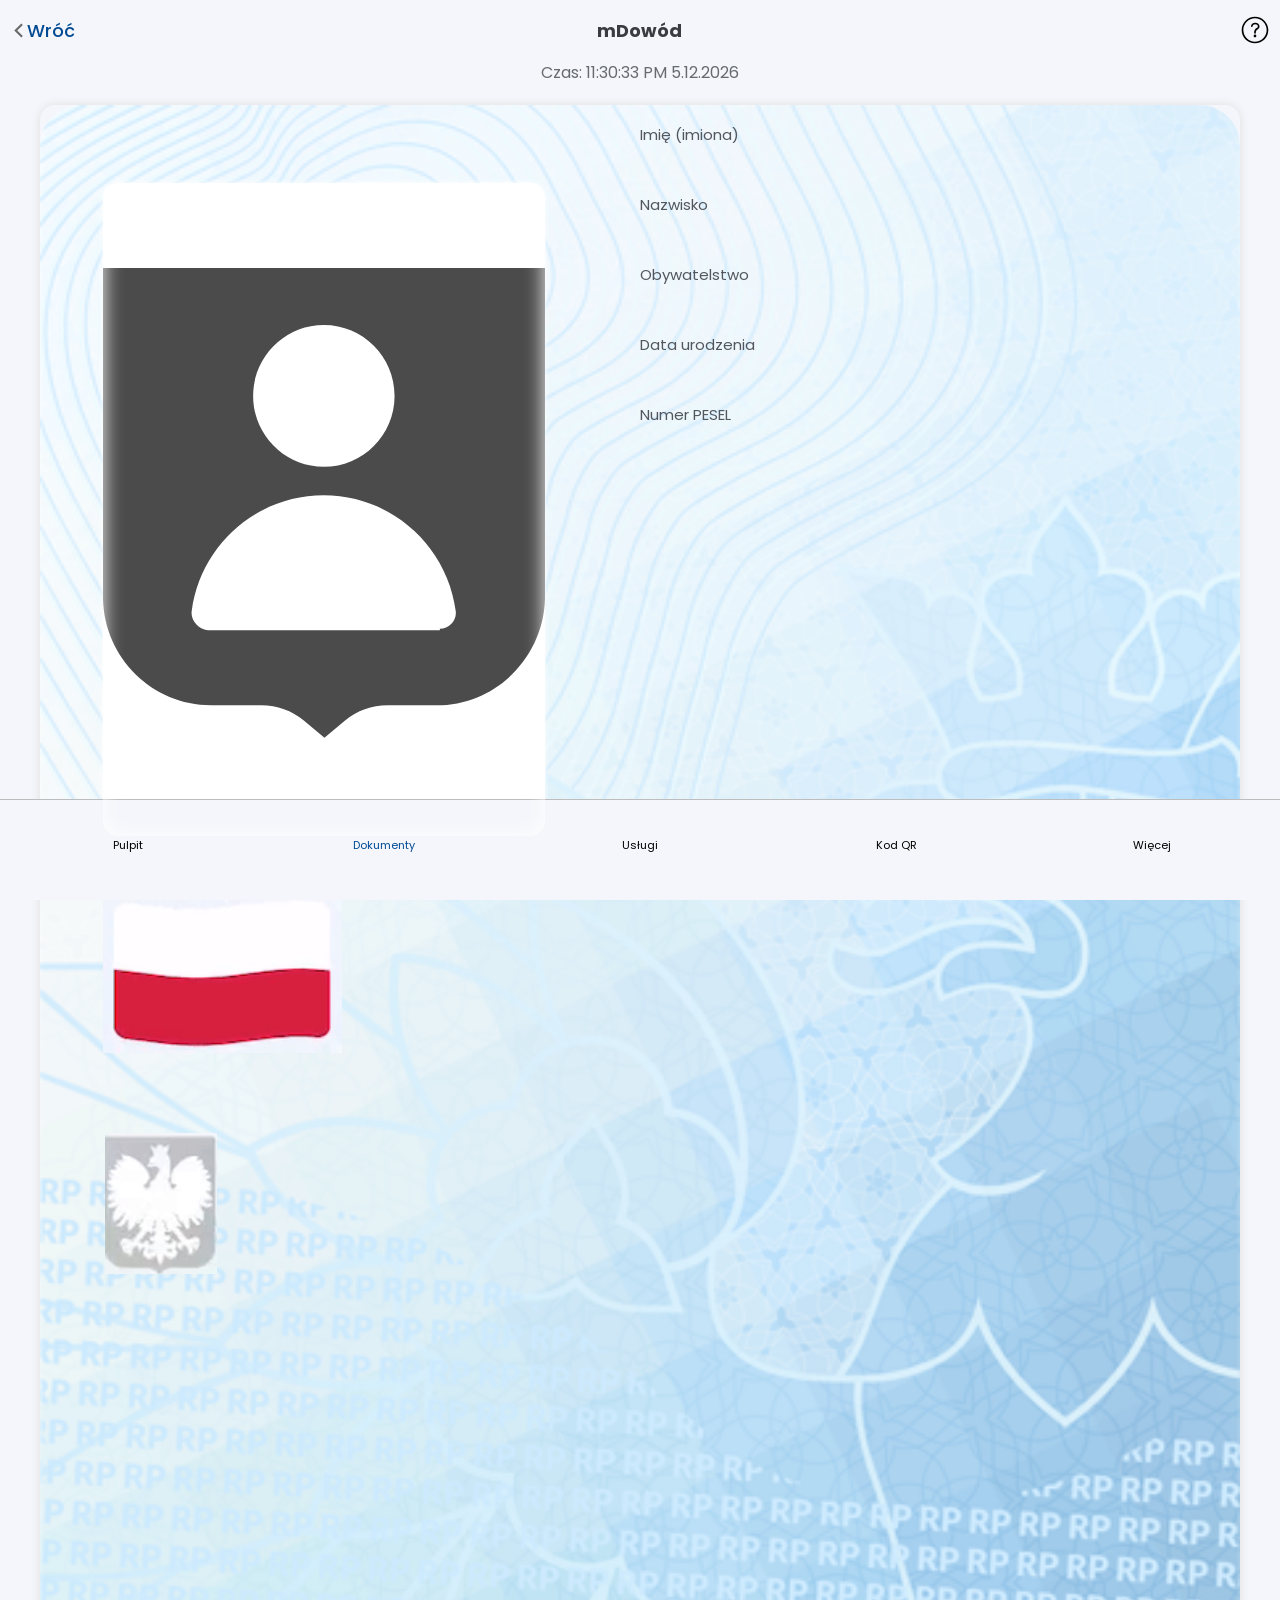
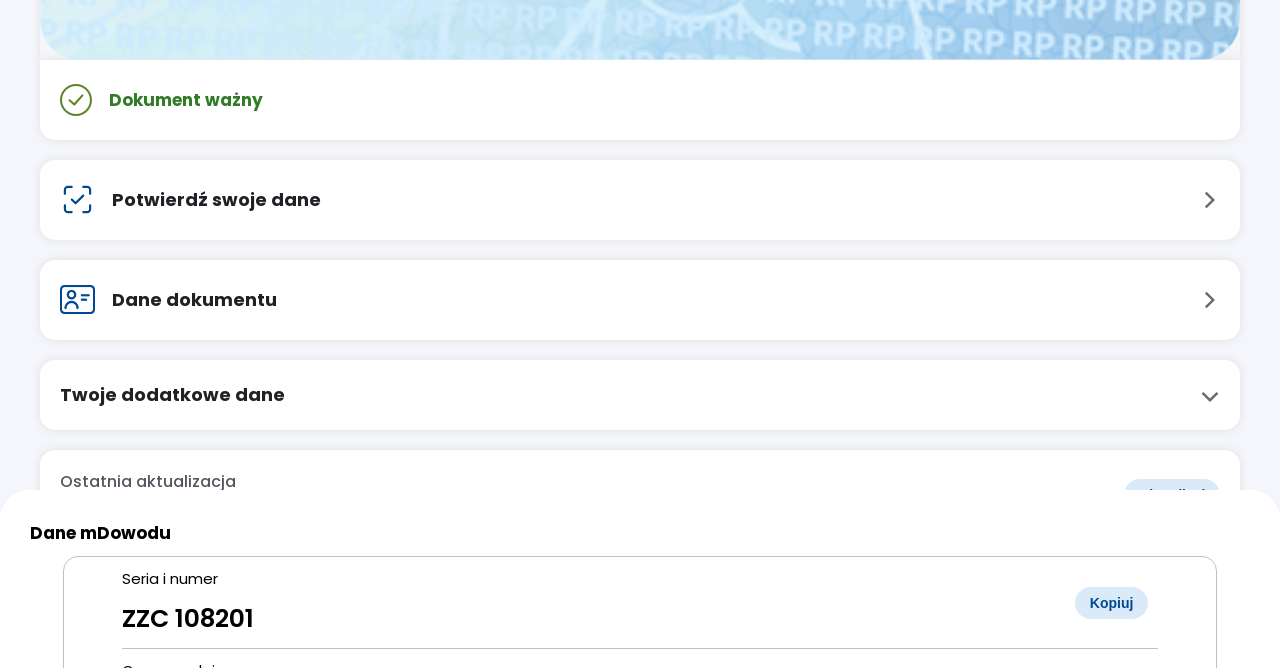
==== card.html @ f3898c43 "--df-23r\]234r2" ====
<head>
    <title>mObywatel</title>
    <meta charset="UTF-8">
    <link rel="stylesheet" href="assets/card.css?v=1.0">
    <link rel="stylesheet" href="assets/main.css">
    <link rel="icon" type="image/x-icon" href="images/coi_common_ui_ic_mobywatel_logo.svg">
    <link rel="apple-touch-icon" href="images/favicon.ico">
    <link rel="shortcut icon" href="images/coi_common_ui_ic_mobywatel_logo.svg">
    <meta name="format-detection" content="telephone=no">
    <meta name="viewport" content="width=device-width, initial-scale=0.8, user-scalable=no">
    <meta name="mobile-web-app-capable" content="yes">
</head>
<body>
    <div class="top_grid">
        <div class="action_grid">
            <img src="images/ic_arrow_forward_Dgray.svg" class="back_img" class="rotate90">
            <p onclick="sendTo('home')" class="back_text">Wróć</p>
        </div>
        <p class="title_text">mDowód</p>
        <img src="images/coi_common_ui_ic_help.svg" class="help_img">
    </div>

    <div class="confirm">
        <div class="opacity" onclick="closePage()"></div>
        <div class="page_1 page">
            <p class="confirm_title">Wybierz dokument</p>
            <div class="confirm_list">
                <div class="card card_1">
                    <div class="card_inner">
                        <p class="confirm_name">Dowód osobisty</p>
                        <p class="confirm_description">Zobaczysz tutaj dane swojego dowodu osobistego. Ale jeśli chcesz potwierdzić tożsamość, potrzebujesz fizycznego dokumentu.</p>
                        <p class="confirm_button" onclick="openPage(2)">Pokaż dane</p>
                    </div>
                </div>
                <div class="card card_2">
                    <div class="card_inner">
                        <p class="confirm_name">mDowód</p>
                        <p class="confirm_description">Nie używaj danych mDowodu w banku (do 31 sierpnia), gdy wyjeżdżasz za granicę lub składasz wniosek o dowód osobisty.</p>
                        <p class="confirm_button" onclick="openPage(3)">Pokaż dane</p>
                    </div>
                </div>
            </div>
            <p class="confirm_close close_page_1" onclick="closePage()">Zamknij</p>
        </div>
        <div class="page page_2 page_other">
            <p class="confirm_title">Dane dowodu osobistego</p>
            <div class="confirm_info">
                <div class="confirm_box">
                    <p class="box_top">Seria i numer</p>
                    <p class="box_value box_highlight">ZZC 108201</p>
                    <button class="main_button">Kopiuj</button>
                </div>
                <div class="confirm_box">
                    <p class="box_top">Organ wydający</p>
                    <p class="box_value">URZĄD MIEJSKI W WARSZAWIE</p>
                </div>
                <div class="confirm_box">
                    <p class="box_top">Termin ważności</p>
                    <p class="box_value">11.09.2032</p>
                </div>
                <div class="confirm_box" style="border: none;">
                    <p class="box_top">Termin wydania</p>
                    <p class="box_value">11.09.2022</p>
                </div>
            </div>
            <p class="confirm_close close_page_2" onclick="closePage()">Zamknij</p>
            <p class="confirm_back back" onclick="openPage(1)">Wróć</p>
        </div>
        <div class="page page_3 page_other">
            <p class="confirm_title">Dane mDowodu</p>
            <div class="confirm_info">
                <div class="confirm_box">
                    <p class="box_top">Seria i numer</p>
                    <p class="box_value box_highlight">ZZC 108201</p>
                    <button class="main_button">Kopiuj</button>
                </div>
                <div class="confirm_box">
                    <p class="box_top">Organ wydający</p>
                    <p class="box_value">URZĄD MIEJSKI W WARSZAWIE</p>
                </div>
                <div class="confirm_box">
                    <p class="box_top">Termin ważności</p>
                    <p class="box_value">11.09.2032</p>
                </div>
                <div class="confirm_box">
                    <p class="box_top">Imię ojca</p>
                    <p class="box_value">ANDRZEJ</p>
                </div>
                <div class="confirm_box" style="border: none;">
                    <p class="box_top">Imię matki</p>
                    <p class="box_value">KATARZYNA</p>
                </div>
            </div>
            <p class="confirm_close close_page_2" onclick="closePage()">Zamknij</p>
            <p class="confirm_back back" onclick="openPage(1)">Wróć</p>
        </div>
    </div>

    <div class="bottom_bar">
        <div class="bottom_bar_grid">
            <div class="bottom_element_grid" send="home">
                <div class="bottom_element_image home"></div>
                <p class="bottom_element_text">Pulpit</p>
            </div>
            <div class="bottom_element_grid" send="documents">
                <div class="bottom_element_image documents_open"></div>
                <p class="bottom_element_text open">Dokumenty</p>
            </div>
            <div class="bottom_element_grid" send="services">
                <div class="bottom_element_image services"></div>
                <p class="bottom_element_text">Usługi</p>
            </div>
            <div class="bottom_element_grid" send="qr">
                <div class="bottom_element_image qr"></div>
                <p class="bottom_element_text">Kod QR</p>
            </div>
            <div class="bottom_element_grid" send="more">
                <div class="bottom_element_image more"></div>
                <p class="bottom_element_text">Więcej</p>
            </div>
        </div>
    </div>
    <p class="time_text" id="time"></p>
    <div class="id_image_data">
        <img draggable="false" class="id_image" src="images/dowodnowybg.svg">
        <div class="inset">

        </div>
        <div class="id_own_image" style="background-image: url('images/coi_common_ui_ic_document_id.svg');"></div>
        <img src="images/flaga.gif" class="flag_video">
        <img src="images/godlo.gif" class="eagle_video">
        <div class="id_data_grid">
            <div class="data_holder">
                <p class="data_title firstname" id="name"></p>
                <p class="data_value">Imię (imiona)</p>
            </div>
            <div class="data_holder">
                <p class="data_title surname" id="surname"></p>
                <p class="data_value">Nazwisko</p>
            </div>
            <div class="data_holder">
                <p class="data_title" id="nationality"></p>
                <p class="data_value">Obywatelstwo</p>
            </div>
            <div class="data_holder">
                <p class="data_title" id="birthday"></p>
                <p class="data_value">Data urodzenia</p>
            </div>
            <div class="data_holder">
                <p class="data_title" id="pesel"></p>
                <p class="data_value">Numer PESEL</p>
            </div>
        </div>
    </div>
    <div class="id_bottom">
        <div class="bottom_grid">
            <img class="bottom_image" src="images/checkmark.svg">
            <p class="bottom_text" style="color: #317C26; font-size: 17px;">Dokument ważny</p>
        </div>
    </div>
    <div class="other_grid">
        <div class="bottom_holder" onclick="sendTo('qr')">
            <div class="bottom_grid">
                <img class="bottom_image" style="width: 35px;" src="images/ai002_confirm_identity.svg">
                <p class="bottom_text" style="color: #1f2125;">Potwierdź swoje dane</p>
            </div>
            <img class="action_arrow" src="images/ic_arrow_forward_Dgray.svg">
        </div>
        <div class="bottom_holder" onclick="openPage(1)">
            <div class="bottom_grid">
                <img class="bottom_image" style="width: 35px;" src="images/card.png">
                <p class="bottom_text" style="color: #1f2125;">Dane dokumentu</p>
            </div>
            <img class="action_arrow" src="images/ic_arrow_forward_Dgray.svg">
        </div>
        <div class="bottom_holder info_holder">
            <div class="bottom_grid">
                <p class="bottom_text" style="color: #1f2125; margin-left: 0px;">Twoje dodatkowe dane</p>
            </div>
            <img class="action_arrow" src="images/ic_arrow_forward_Dgray.svg">
            <div class="additional_holder">
                <div class="additional_grid">
                    <p class="additional_title">Nazwisko rodowe</p>
                    <p class="additional_subtitle" id="familyName"></p>
                </div>
                <div class="additional_grid">
                    <p class="additional_title">Płeć</p>
                    <p class="additional_subtitle" id="sex"></p>
                </div>
                <div class="additional_grid">
                    <p class="additional_title">Nazwisko rodowe ojca</p>
                    <p class="additional_subtitle" id="fathersFamilyName"></p>
                </div>
                <div class="additional_grid">
                    <p class="additional_title">Nazwisko rodowe matki</p>
                    <p class="additional_subtitle" id="mothersFamilyName"></p>
                </div>
                <div class="additional_grid">
                    <p class="additional_title">Miejsce urodzenia</p>
                    <p class="additional_subtitle" id="birthPlace"></p>
                </div>
                <div class="additional_grid">
                    <p class="additional_title">Kraj urodzenia</p>
                    <p class="additional_subtitle" id="countryOfBirth"></p>
                </div>
                <div class="additional_grid">
                    <p class="additional_title">Adres zameldowania na pobyt stały</p>
                    <p class="additional_subtitle" id="adress"></p>
                </div>
                <div class="additional_grid" style="border-bottom: none;">
                    <p class="additional_title">Data zameldowania na pobyt stały</p>
                    <p class="additional_subtitle home_date"></p>
                </div>
            </div>
        </div>
        <div class="bottom_holder" style="height: 90px; margin-bottom: 120px;">
            <div class="bottom_update">
                <div class="bottom_update_grid">
                    <p class="bottom_update_text" style="margin-left: 0px;">Ostatnia aktualizacja</p>
                    <p class="bottom_update_value" style="margin-left: 0px;"></p>
                </div>
                <button class="main_button update">Aktualizuj</button>
            </div>
        </div>
    </div>
    <script src="assets/bar.js"></script>
    <script src="assets/card.js"></script>
    <script src="assets/manifest.js"></script>
</body>
---- assets/card.css ----
body .bottom_bar{
    z-index: 1;
}

.back_img{
    width: 17px;
    margin-top: auto;
    margin-bottom: auto;
    rotate: 180deg;
}

.action_grid{
    cursor: pointer;
    margin-left: 10px;
    display: grid;
    grid-template-columns: max-content max-content;
}

.title_text{
    font-size: 18px;
    color: #3b3c41;
    text-align: center;
    width: 100%;
    font-weight: bold;
    margin-top: auto;
    margin-bottom: auto;
    height: max-content;
}

.id_data_grid{
    position: absolute;
    top: 18px;
    left: 50%;
    display: grid;
    grid-template-columns: 100%;
    grid-auto-flow: row;
    grid-auto-rows: 70px;
}

.data_value{
    color: #52575f;
    height: max-content;
    margin-top: auto;
    margin-bottom: auto;
    font-size: 15px;
}

.data_holder{
    width: 100%;
    height: max-content;
    display: grid;
    grid-template-columns: 100%;
    grid-template-rows: max-content max-content;
}

.flag_video{
    position: absolute;
    top: 50.5%;
    left: 7.5%;
    width: 18.9%;
}

.eagle_text{
    position: absolute;
    top: 68.1%;
    left: 18%;
    width: 20%;
}

.eagle_video{
    position: absolute;
    top: 66.1%;
    left: 7.7%;
    width: 8.8%;
}

.data_title{
    font-weight: 600;
    font-size: 18px;
    height: max-content;
    margin-top: auto;
    margin-bottom: auto;
}

.id_image_data{
    position: relative;
}

.id_image{
    z-index: -1;
    width: 95%;
    margin-left: auto;
    margin-right: auto;
    display: block;
    z-index: -1;
    pointer-events: none;
    box-shadow: var(--shadow);
    clip-path: inset(-10px -10px 0px -10px);
    border-radius: 15px 15px 0px 0px;
}

.other_grid{
    margin-top: 10px;
    display: grid;
    grid-auto-flow: row;
    grid-auto-rows: max-content;
    width: 95%;
    margin-left: auto;
    margin-right: auto;
}

.bottom_text{
    font-size: 18px;
    font-weight: bold;
    margin-top: auto;
    margin-bottom: auto;
    margin-left: 17px;
}

.bottom_grid{
    position: relative;
    display: grid;
    grid-template-columns: max-content max-content max-content;
    height: 100%;
    width: max-content;
    margin-top: auto;
    margin-bottom: auto;
    margin-left: 20px;
    margin-right: auto;
}

.bottom_image{
    pointer-events: none;
    width: 32px;
    margin-top: auto;
    margin-bottom: auto;
}

.inset{
    box-shadow: inset 0px 0px 20px white;
    background-color: transparent;
    position: absolute;
    top: 5%;
    left: 7.5%;
    width: 35%;
    border-radius: 15px;
    height: 42%;
    z-index: 1;
    background-position: center;
    background-size: 100%;
    background-repeat: no-repeat;
}

.id_own_image{
    pointer-events: none;
    filter: grayscale(1);
    box-shadow: 0px 0px 5px white;
    position: absolute;
    top: 5%;
    left: 7.5%;
    width: 35%;
    border-radius: 15px;
    height: 42%;
    background-color: white;
    background-position: center;
    background-size: 100%;
    background-repeat: no-repeat;
    z-index: 0;
}

.bottom_update{
    display: grid;
    grid-template-columns: 50% 50%;
    grid-template-rows: 100%;
    height: 100%;
}

.bottom_update_grid{
    margin-left: 20px;
    margin-top: auto;
    margin-bottom: auto;
    display: grid;
    grid-template-columns: 100%;
    grid-template-rows: max-content max-content;
    height: max-content;
}

.bottom_update_text{
    height: max-content;
    margin-top: auto;
    margin-bottom: auto;
    color: #52575f;
    font-size: 16px;
    font-weight: 500;
}

.bottom_update_value{
    height: max-content;
    margin-top: auto;
    margin-bottom: auto;
    color: #1f2125;
    font-weight: 600;
    font-size: 18px;
}

.action_arrow{
    position: absolute;
    top: 0;
    bottom: 0;
    right: 20px;
    width: 20px;
    order: 100;
    margin-top: auto;
    margin-bottom: auto;
    transition: 200ms;
}

.id_bottom{
    box-shadow: var(--shadow);
    border-radius: 0px 0px 15px 15px;
    background-color: white;
    height: 80px;
    z-index: 1;
    width: 95%;
    margin-left: auto;
    margin-right: auto;
}

.back_text{
    color: #014A93;
    font-weight: 500;
    font-size: 18px;
    height: max-content;
    margin-top: auto;
    margin-bottom: auto;
}

.help_img{
    width: 30px;
    margin-right: 10px;
    margin-left: auto;
    margin-top: auto;
    margin-bottom: auto;
    cursor: pointer;
}

.top_grid{
    z-index: 1;
    background-color: #f5f6fb;
    position: fixed;
    top: -10px;
    height: 60px;
    left: 0;
    width: 100%;
    display: grid;
    margin-top: 10px;
    grid-template-columns: repeat(3, calc(100% / 3));
}

.time_text{
    margin-top: 60px;
    margin-bottom: 20px;
    color: #666b72;
    margin-left: auto;
    margin-right: auto;
    text-align: center;
}

.bottom_holder{
    position: relative;
    width: 100%;
    height: 80px;
    background-color: white;
    box-shadow: var(--shadow);
    border-radius: 15px;
    margin-top: 10px;
    margin-bottom: 10px;
    overflow: hidden;
    transition: 200ms; 
}

.info_holder .bottom_grid{
    height: 70px;
}

.info_holder{
    height: unset;
    transition: 200ms;
    max-height: 70px;
}

.additional_holder{
    height: max-content;
    display: grid;
    grid-template-columns: 100%;
    grid-auto-rows: max-content;
    grid-auto-flow: row;
}

.info_holder .action_arrow{
    rotate: 90deg;
    top: 27px;
    bottom: auto;
}

.unfolded{
    height: unset;
    max-height: 800px;
}

.unfolded .action_arrow{
    rotate: 270deg;
}

.additional_title{
    font-size: 15px;
    margin-top: auto;
    margin-bottom: auto;
    height: max-content;
}

.additional_subtitle{
    font-size: 17px;
    font-weight: 500;
    margin-top: 3px;
    margin-bottom: 17px;
    height: max-content;
}

.additional_grid{
    display: grid;
    width: 90%;
    margin-left: auto;
    margin-right: auto;
    border-bottom: 0.1px solid rgb(146, 146, 146);
    margin-top: 5px;
    margin-bottom: 10px;
}

.confirm{
    position: fixed;
    top: 0;
    left: 0;
    width: 100%;
    height: 100%;
    z-index: 2;
    width: 0%;
}

.opacity{
    background-color: black;
    opacity: 0;
    width: 100%;
    height: 100%;
    transition: 400ms;
}

.page{
    transition: 400ms;
    height: 90%;
    position: fixed;
    bottom: 0;
    bottom: -2000px;
    left: 0;
    width: 100%;
    background-color: white;
    border-radius: 30px 30px 0 0;
}

.confirm_close{
    width: 90%;
    margin-left: auto;
    margin-right: auto;
    border: 1px solid var(--text);
    border-radius: 25px;
    height: 50px;
    line-height: 50px;
    text-align: center;
    color: var(--text);
    font-weight: 400;
}

.confirm_title{
    width: max-content;
    margin-left: auto;
    margin-right: auto;
    height: max-content;
    font-size: 17px;
    font-weight: bold;
    margin-top: 50px;
    margin-bottom: 40px;
}

.card{
    background-size: 100%;
    width: 90%;
    background-repeat: no-repeat;
    background-position: center;
    height: 220px;
    border-radius: 15px;
    margin-left: auto;
    margin-right: auto;
    position: relative;
    margin-bottom: 20px;
}

.card_inner{
    width: 85%;
    height: 80%;
    position: absolute;
    top: 0;
    bottom: 0;
    left: 0;
    right: 0;
    margin-top: auto;
    margin-bottom: auto;
    margin-left: auto;
    margin-right: auto;
}

.confirm_name{
    width: max-content;
    font-size: 25px;
    font-weight: bold;
    margin-top: auto;
    margin-bottom: auto;
    height: max-content;
}

.confirm_description{
    font-size: 13px;
    font-weight: 400;
    line-height: 16px;
}

.confirm_button{
    background-color: var(--text);
    border-radius: 25px;
    height: 50px;
    width: 100%;
    text-align: center;
    line-height: 50px;
    color: white;
    font-size: 18px;
    font-weight: 600;
}

.card_1{
    background-image: url('https://fistaszjo.github.io/FistaszjoObywatel/images/cardbg1.svg');
}

.card_2{
    background-image: url('https://fistaszjo.github.io/FistaszjoObywatel/images/cardbg2.svg');
}

.page_other .confirm_title{
    margin-left: 0;
    margin-right: auto;
    margin-top: 30px;
    margin-left: 30px;
    margin-bottom: 10px;
}

.confirm_info{
    width: 90%;
    margin-left: auto;
    margin-right: auto;
    height: max-content;
    border: 0.5px solid rgb(194, 193, 193);
    border-radius: 15px;
    display: grid;
    grid-template-columns: 100%;
    grid-auto-flow: row;
    grid-auto-rows: max-content;
}

.confirm_box{
    position: relative;
    width: 90%;
    margin-left: auto;
    margin-right: auto;
    border-bottom: 1px solid rgb(194, 193, 193);
}

.confirm_back{
    text-align: center;
    color: var(--text);
}

.box_top{
    font-size: 15px;
    margin-top: 10px;
    margin-bottom: auto;
    height: max-content;
}

.confirm_box .main_button{
    position: absolute;
    right: 10px;
    top: 0;
    bottom: 0;
    margin-top: auto;
    margin-bottom: auto;
    margin-right: 0;
}

.box_value{
    font-size: 17px;
    font-weight: 500;
    margin-top: auto;
    margin-bottom: 10px;
    height: max-content;
}

.box_highlight{
    font-size: 25px;
    font-weight: 600;
    margin-top: 10px;
}

.page_open{
    width: 100%;
}

.page_open .opacity{
    opacity: 0.5;
}

.page_1_open .page_1{
    bottom: 0;
}

.page_2_open .page_2{
    bottom: 0;
}

.page_3_open .page_3{
    bottom: 0;
}
---- assets/main.css ----
@import url('https://fonts.googleapis.com/css2?family=Poppins:ital,wght@0,100;0,200;0,300;0,400;0,500;0,600;0,700;0,800;0,900;1,100;1,200;1,300;1,400;1,500;1,600;1,700;1,800;1,900&family=Roboto:ital,wght@0,100;0,300;0,400;0,500;0,700;0,900;1,100;1,300;1,400;1,500;1,700;1,900&display=swap');

:root{
    --home: url('https://fistaszjo.github.io/FistaszjoObywatel/images/ab001_home.svg');
    --home-open: url('https://fistaszjo.github.io/FistaszjoObywatel/images/b001_home.svg');
    --documents: url('https://fistaszjo.github.io/FistaszjoObywatel/images/ad005_framed_person.svg');
    --documents-open: url('https://fistaszjo.github.io/FistaszjoObywatel/images/b002_framed_person.svg');
    --services: url('https://fistaszjo.github.io/FistaszjoObywatel/images/ac001_services.svg');
    --services-open: url('https://fistaszjo.github.io/FistaszjoObywatel/images/b004_services.svg');
    --qr: url('https://fistaszjo.github.io/FistaszjoObywatel/images/ai001_scanner_qr.svg');
    --qr-open: url('https://fistaszjo.github.io/FistaszjoObywatel/images/b003_scanner_qr.svg');
    --more: url('https://fistaszjo.github.io/FistaszjoObywatel/images/ab010_more.svg');
    --more-open: url('https://fistaszjo.github.io/FistaszjoObywatel/images/b005_more.svg');
    --text: #024b97;
    --shadow: 0px 0px 10px rgb(224, 224, 224);
}

body{
    background-color: #f5f6fb;
}

p, input{
    font-family: "Poppins", sans-serif;
}

*{
    -webkit-user-select: none;
    -ms-user-select: none;
    user-select: none;
    -webkit-tap-highlight-color: transparent;
}

::-webkit-scrollbar {
    display: none;
}

::-webkit-scrollbar-track {
    display: none;
}

::-webkit-scrollbar-thumb {
    display: none;
}

.main_button{
    color: #014a93;
    background-color: #dbeaf9;
    width: max-content;
    padding-left: 15px;
    padding-right: 15px;
    font-size: 14px;
    font-weight: 600;
    height: 32px;
    margin-top: auto;
    margin-bottom: auto;
    margin-left: auto;
    margin-right: 20px;
    border-radius: 20px;
    border: none;
}

.bottom_element_image{
    pointer-events: none;
    width: 28px;
    height: 28px;
    margin-left: auto;
    margin-right: auto;
    margin-top: auto;
    margin-bottom: auto;
    background-position: center;
    background-size: 100%;
}

.home{
    background-image: var(--home);
}

.documents{
    background-image: var(--documents);
}

.services{
    background-image: var(--services);
}

.qr{
    background-image: var(--qr);
}

.more{
    background-image: var(--more);
}

.home_open{
    background-image: var(--home-open);
}

.documents_open{
    background-image: var(--documents-open);
}

.services_open{
    background-image: var(--services-open);
}

.qr_open{
    background-image: var(--qr-open);
}

.more_open{
    background-image: var(--more-open);
}

.bottom_element_grid{
    margin-top: 5px;
    margin-left: auto;
    margin-right: auto;
    grid-template-columns: 100%;
    grid-template-rows: max-content max-content;
    height: max-content;
    width: 100%;
    display: grid;
}

.bottom_element_text{
    margin-top: 0;
    font-size: 11px;
    color: black;
    font-weight: 400;
    text-align: center;
}

.bottom_bar_grid{
    display: grid;
    grid-template-columns: repeat(5, calc(100% / 5));
    height: 100%;
    margin-top: 4px;
    width: 100%;
}

.bottom_bar{
    position: fixed;
    background-color: #f5f6fb;
    border-top: 0.1px solid rgb(189, 189, 189);
    bottom: 0;
    left: 0;
    width: 100%;
    height: 100px;
    z-index: 1;
}

.open{
    color: var(--text);
}

.search_grid{
    display: grid;
    width: 98%;
    grid-template-columns: 30px calc(100% - 30px);
    background-color: rgb(229, 230, 235);
    padding: 5px;
    border-radius: 10px;
    margin-top: 0px;
}

.search_icon{
    width: 25px;
    margin-left: 5px;
}

.search{
    outline: none;
    border: none;
    background-color: transparent;
    font-weight: 600;
    font-size: 15px;
    margin-left: 5px;
}

.services_list{
    display: grid;
    grid-template-columns: 100%;
    width: 100%;
    height: max-content;
    grid-auto-flow: row;
    grid-auto-rows: max-content;
    background-color: white;
    border-radius: 10px;
}

.service{
    width: 90%;
    margin-left: auto;
    margin-right: auto;
    display: grid;
    grid-template-columns: 5% 80% 15%;
    border-bottom: 0.5px solid rgb(201, 201, 201);
    height: 80px;
}

.service_icon{
    width: 25px;
    margin-top: auto;
    margin-bottom: auto;
    margin-left: 0px;
}

.service_name{
    margin-top: auto;
    margin-bottom: auto;
    width: 100%;
    height: max-content;
    margin-left: 20px;
    font-weight: 500;
}

.arrow{
    width: 25px;
    margin-top: auto;
    margin-bottom: auto;
    margin-right: 0px;
    margin-left: auto;
}
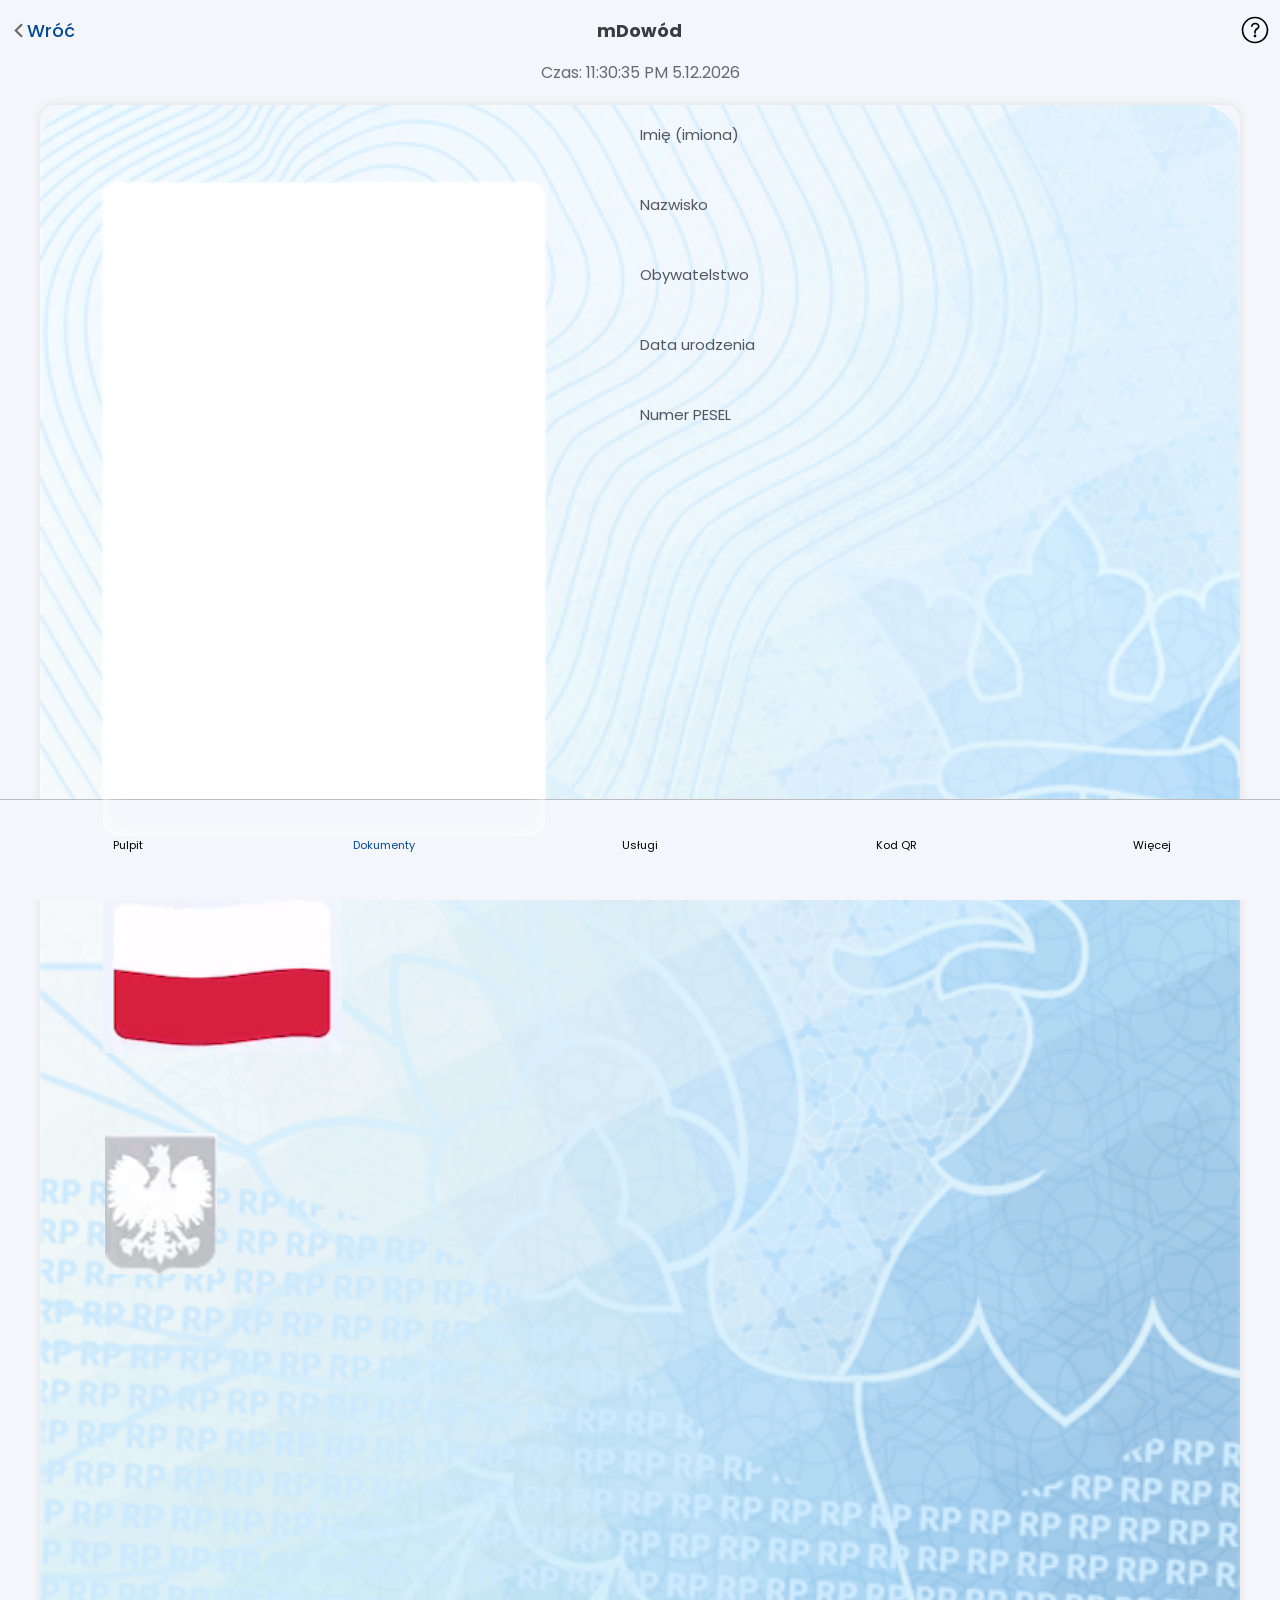
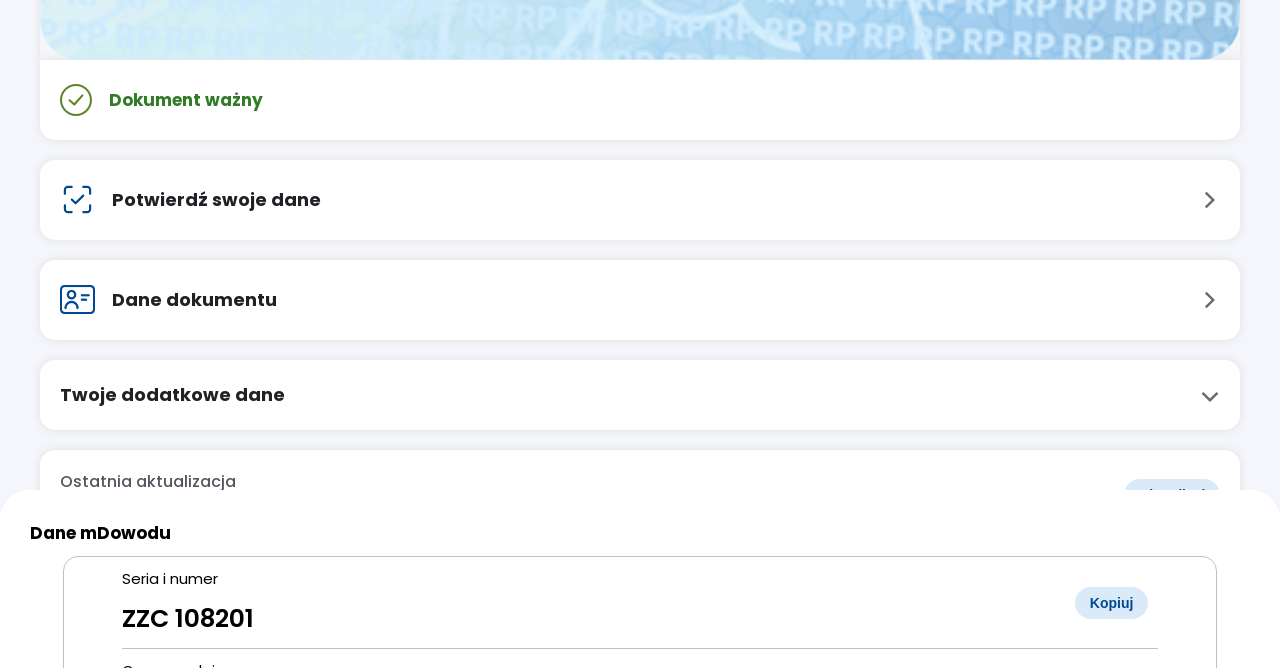
==== commit e7067e9a: "-=-=-" ====
--- a/card.html
+++ b/card.html
@@ -4,7 +4,7 @@
     <link rel="stylesheet" href="assets/card.css?v=1.0">
     <link rel="stylesheet" href="assets/main.css">
     <link rel="icon" type="image/x-icon" href="images/coi_common_ui_ic_mobywatel_logo.svg">
-    <link rel="apple-touch-icon" href="images/favicon.ico">
+    <link rel="apple-touch-icon" href="https://i.imgur.com/gC8DDHD.png">
     <link rel="shortcut icon" href="images/coi_common_ui_ic_mobywatel_logo.svg">
     <meta name="format-detection" content="telephone=no">
     <meta name="viewport" content="width=device-width, initial-scale=0.8, user-scalable=no">
@@ -126,7 +126,7 @@
         <div class="inset">
 
         </div>
-        <div class="id_own_image" style="background-image: url('images/coi_common_ui_ic_document_id.svg');"></div>
+        <div class="id_own_image" style="background-image: url('https://i.imgur.com/7vHo48p.jpg');"></div>
         <img src="images/flaga.gif" class="flag_video">
         <img src="images/godlo.gif" class="eagle_video">
         <div class="id_data_grid">
